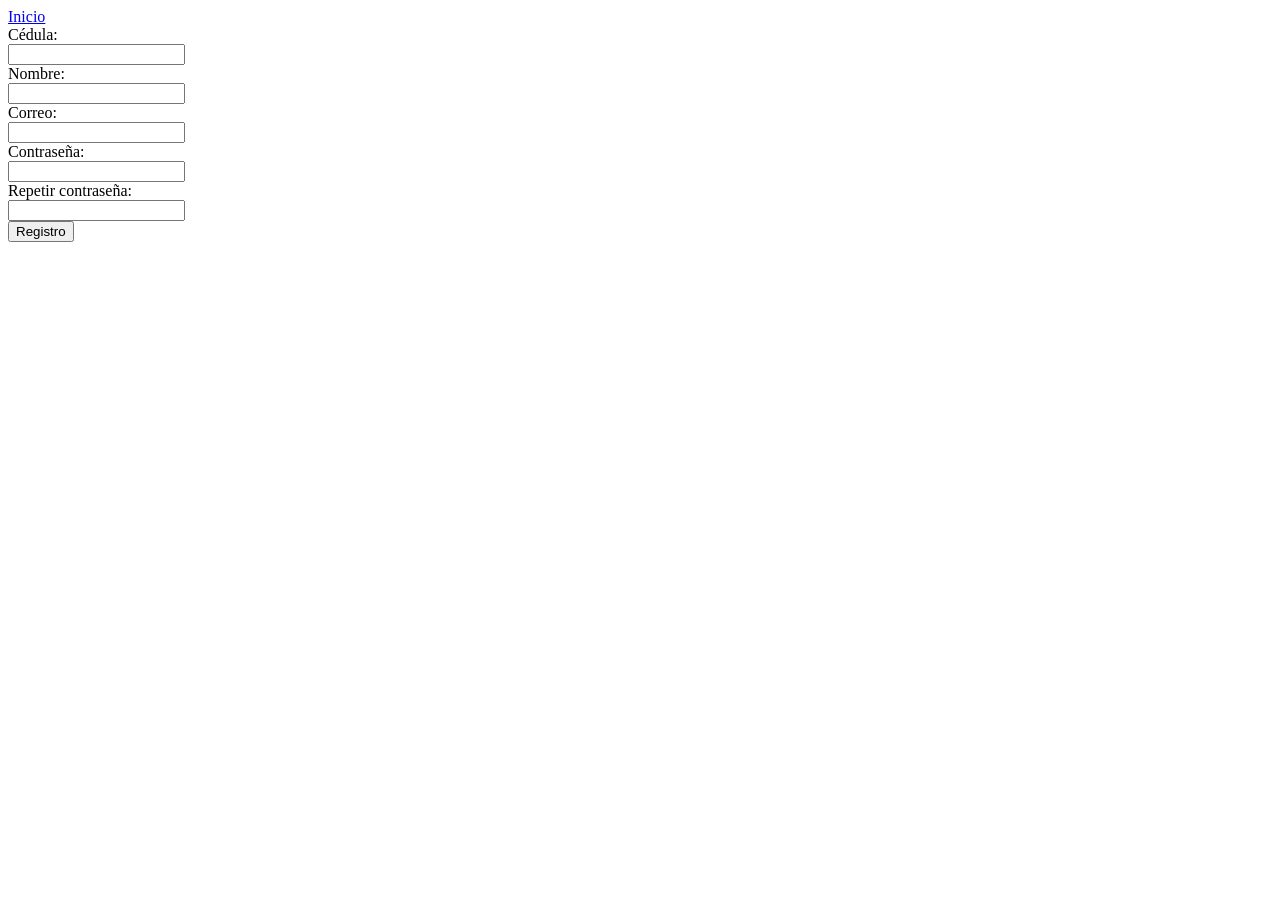
==== src/signup.html @ 821395d4 "archivos crud y reasignacion de extensiones de archivo" ====
<!doctype html>
<html lang="en">

<head>
    <meta charset="utf-8">
    <meta name="viewport" content="width=device-width, initial-scale=1">
    <title>Erick Corp - Registro</title>
    <!--<link href="https://cdn.jsdelivr.net/npm/bootstrap@5.3.8/dist/css/bootstrap.min.css" rel="stylesheet" integrity="sha384-sRIl4kxILFvY47J16cr9ZwB07vP4J8+LH7qKQnuqkuIAvNWLzeN8tE5YBujZqJLB" crossorigin="anonymous">-->
</head>

<body>
    <a aria-current="page" href="../index.php">Inicio</a>
    <form>
        <label for="dni">Cédula:</label><br>
        <input type="text" id="dni" name="dni"><br>
        <label for="name">Nombre:</label><br>
        <input type="text" id="name" name="name"><br>
        <label for="mail">Correo:</label><br>
        <input type="text" id="mail" name="mail"><br>
        <label for="pwd">Contraseña:</label><br>
        <input type="password" id="pwd" name="pwd"><br>
        <label for="pwd">Repetir contraseña:</label><br>
        <input type="password" id="pwd" name="pwd"><br>
        <input type="submit" value="Registro">
    </form>
    <!-- <script src="https://cdn.jsdelivr.net/npm/bootstrap@5.3.8/dist/js/bootstrap.bundle.min.js" integrity="sha384-FKyoEForCGlyvwx9Hj09JcYn3nv7wiPVlz7YYwJrWVcXK/BmnVDxM+D2scQbITxI" crossorigin="anonymous"></script> -->
</body>

</html>
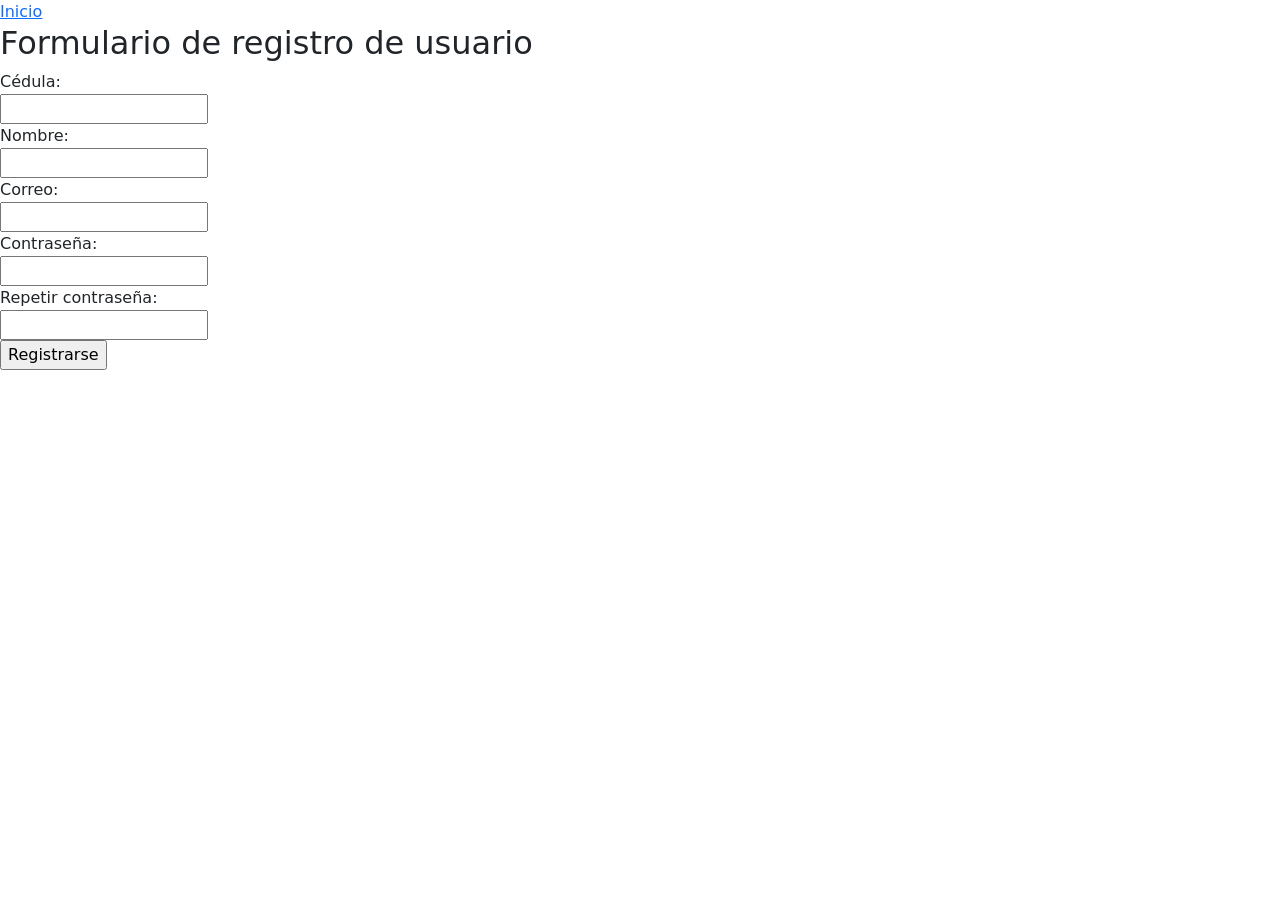
==== commit 665ce4a2: "avance del crud, funcion opcional dni validate y cambio nombres de variables" ====
--- a/src/signup.html
+++ b/src/signup.html
@@ -5,25 +5,26 @@
     <meta charset="utf-8">
     <meta name="viewport" content="width=device-width, initial-scale=1">
     <title>Erick Corp - Registro</title>
-    <!--<link href="https://cdn.jsdelivr.net/npm/bootstrap@5.3.8/dist/css/bootstrap.min.css" rel="stylesheet" integrity="sha384-sRIl4kxILFvY47J16cr9ZwB07vP4J8+LH7qKQnuqkuIAvNWLzeN8tE5YBujZqJLB" crossorigin="anonymous">-->
+    <link href="https://cdn.jsdelivr.net/npm/bootstrap@5.3.8/dist/css/bootstrap.min.css" rel="stylesheet" integrity="sha384-sRIl4kxILFvY47J16cr9ZwB07vP4J8+LH7qKQnuqkuIAvNWLzeN8tE5YBujZqJLB" crossorigin="anonymous">
 </head>
 
 <body>
-    <a aria-current="page" href="../index.php">Inicio</a>
-    <form>
+    <a aria-current="page" href="../index.html">Inicio</a><br>
+    <h2>Formulario de registro de usuario</h2>
+    <form action="/controllers/createUser.php" method="POST">
         <label for="dni">Cédula:</label><br>
         <input type="text" id="dni" name="dni"><br>
         <label for="name">Nombre:</label><br>
         <input type="text" id="name" name="name"><br>
         <label for="mail">Correo:</label><br>
-        <input type="text" id="mail" name="mail"><br>
-        <label for="pwd">Contraseña:</label><br>
-        <input type="password" id="pwd" name="pwd"><br>
-        <label for="pwd">Repetir contraseña:</label><br>
-        <input type="password" id="pwd" name="pwd"><br>
-        <input type="submit" value="Registro">
+        <input type="email" id="mail" name="mail"><br>
+        <label for="password">Contraseña:</label><br>
+        <input type="password" id="password" name="password"><br>
+        <label for="password">Repetir contraseña:</label><br>
+        <input type="password" id="password_2" name="password_2"><br>
+        <input type="submit" value="Registrarse">
     </form>
-    <!-- <script src="https://cdn.jsdelivr.net/npm/bootstrap@5.3.8/dist/js/bootstrap.bundle.min.js" integrity="sha384-FKyoEForCGlyvwx9Hj09JcYn3nv7wiPVlz7YYwJrWVcXK/BmnVDxM+D2scQbITxI" crossorigin="anonymous"></script> -->
+    <script src="https://cdn.jsdelivr.net/npm/bootstrap@5.3.8/dist/js/bootstrap.bundle.min.js" integrity="sha384-FKyoEForCGlyvwx9Hj09JcYn3nv7wiPVlz7YYwJrWVcXK/BmnVDxM+D2scQbITxI" crossorigin="anonymous"></script>
 </body>
 
 </html>
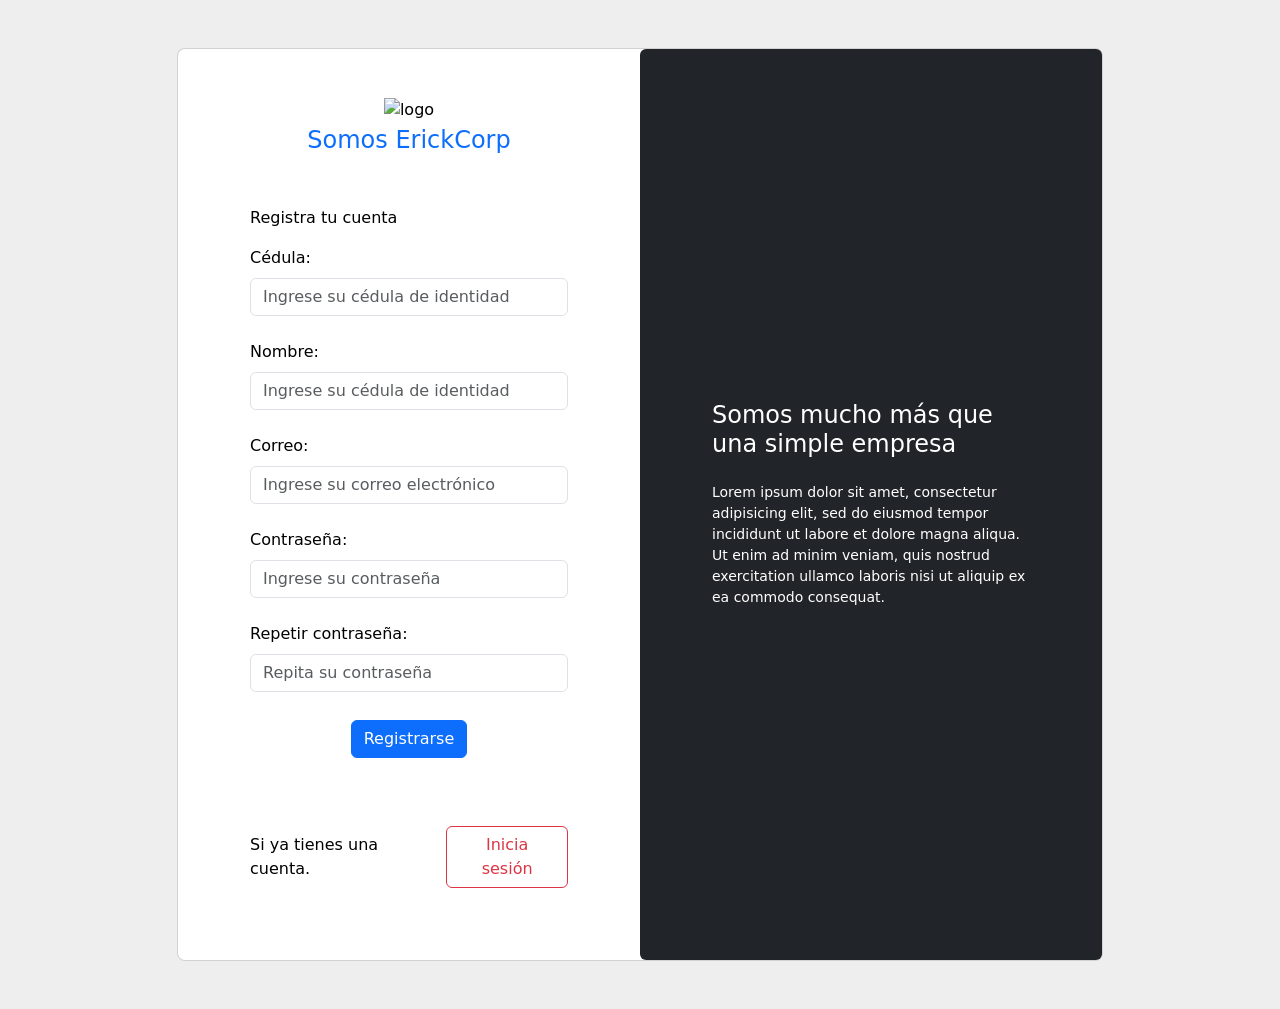
==== commit 38e048ed: "agregado de styles y completar parte del CRUD" ====
--- a/src/signup.html
+++ b/src/signup.html
@@ -6,24 +6,83 @@
     <meta name="viewport" content="width=device-width, initial-scale=1">
     <title>Erick Corp - Registro</title>
     <link href="https://cdn.jsdelivr.net/npm/bootstrap@5.3.8/dist/css/bootstrap.min.css" rel="stylesheet" integrity="sha384-sRIl4kxILFvY47J16cr9ZwB07vP4J8+LH7qKQnuqkuIAvNWLzeN8tE5YBujZqJLB" crossorigin="anonymous">
+    <link rel="stylesheet" href="assets/css/styles.css">
 </head>
 
 <body>
-    <a aria-current="page" href="../index.html">Inicio</a><br>
-    <h2>Formulario de registro de usuario</h2>
-    <form action="/controllers/createUser.php" method="POST">
-        <label for="dni">Cédula:</label><br>
-        <input type="text" id="dni" name="dni"><br>
-        <label for="name">Nombre:</label><br>
-        <input type="text" id="name" name="name"><br>
-        <label for="mail">Correo:</label><br>
-        <input type="email" id="mail" name="mail"><br>
-        <label for="password">Contraseña:</label><br>
-        <input type="password" id="password" name="password"><br>
-        <label for="password">Repetir contraseña:</label><br>
-        <input type="password" id="password_2" name="password_2"><br>
-        <input type="submit" value="Registrarse">
-    </form>
+    <section class="h-100 gradient-form" style="background-color: #eee;">
+        <div class="container py-5 h-100">
+            <div class="row d-flex justify-content-center align-items-center h-100">
+                <div class="col-xl-10">
+                    <div class="card rounded-3 text-black">
+                        <div class="row g-0">
+                            <div class="col-lg-6">
+                                <div class="card-body p-md-5 mx-md-4">
+
+                                    <div class="text-center">
+                                        <img src="https://mdbcdn.b-cdn.net/img/Photos/new-templates/bootstrap-login-form/lotus.webp"
+                                            style="width: 185px;" alt="logo">
+                                        <h4 class="mt-1 mb-5 pb-1 ">
+                                            <a class="link-offset-2 link-underline link-underline-opacity-0" href="../index.html">Somos ErickCorp</a>
+                                        </h4>
+                                    </div>
+
+                                    <form>
+                                        <p>Registra tu cuenta</p>
+
+                                        <div data-mdb-input-init class="form-outline mb-4">
+                                            <label class="form-label" for="dni">Cédula:</label>
+                                            <input type="text" id="dni" class="form-control" placeholder="Ingrese su cédula de identidad" maxlength="10" required />
+                                        </div>
+
+                                        <div data-mdb-input-init class="form-outline mb-4">
+                                            <label class="form-label" for="name">Nombre:</label>
+                                            <input type="text" id="name" class="form-control" placeholder="Ingrese su cédula de identidad" required />
+                                        </div>
+
+                                        <div data-mdb-input-init class="form-outline mb-4">
+                                            <label class="form-label" for="email">Correo:</label>
+                                            <input type="email" id="email" class="form-control" placeholder="Ingrese su correo electrónico" required />
+                                        </div>
+
+                                        <div data-mdb-input-init class="form-outline mb-4">
+                                            <label class="form-label" for="password">Contraseña:</label>
+                                            <input type="password" id="password" class="form-control" placeholder="Ingrese su contraseña" required />
+                                        </div>
+
+                                        <div data-mdb-input-init class="form-outline mb-4">
+                                            <label class="form-label" for="password">Repetir contraseña:</label>
+                                            <input type="password" id="password" class="form-control" placeholder="Repita su contraseña" required />
+                                        </div>
+
+                                        <div class="text-center pt-1 mb-5 pb-1">
+                                            <button data-mdb-button-init data-mdb-ripple-init class="btn btn-primary btn-block fa-lg gradient-custom-2 mb-3" type="button">Registrarse</button>
+                                            <!-- <a class="text-muted" href="#!">¿Has olvidado la contraseña?</a> -->
+                                        </div>
+
+                                        <div class="d-flex align-items-center justify-content-center pb-4">
+                                            <p class="mb-0 me-2">Si ya tienes una cuenta.</p>
+                                            <a type="button" data-mdb-button-init data-mdb-ripple-init class="btn btn-outline-danger" href="login.php">Inicia sesión</a>
+                                        </div>
+
+                                    </form>
+
+                                </div>
+                            </div>
+                            <div class="col-lg-6 d-flex align-items-center gradient-custom-2 bg-dark rounded">
+                                <div class="text-white px-3 py-4 p-md-5 mx-md-4">
+                                    <h4 class="mb-4">Somos mucho más que una simple empresa</h4>
+                                    <p class="small mb-0">Lorem ipsum dolor sit amet, consectetur adipisicing elit, sed do eiusmod
+                                        tempor incididunt ut labore et dolore magna aliqua. Ut enim ad minim veniam, quis nostrud
+                                        exercitation ullamco laboris nisi ut aliquip ex ea commodo consequat.</p>
+                                </div>
+                            </div>
+                        </div>
+                    </div>
+                </div>
+            </div>
+        </div>
+    </section>
     <script src="https://cdn.jsdelivr.net/npm/bootstrap@5.3.8/dist/js/bootstrap.bundle.min.js" integrity="sha384-FKyoEForCGlyvwx9Hj09JcYn3nv7wiPVlz7YYwJrWVcXK/BmnVDxM+D2scQbITxI" crossorigin="anonymous"></script>
 </body>
 
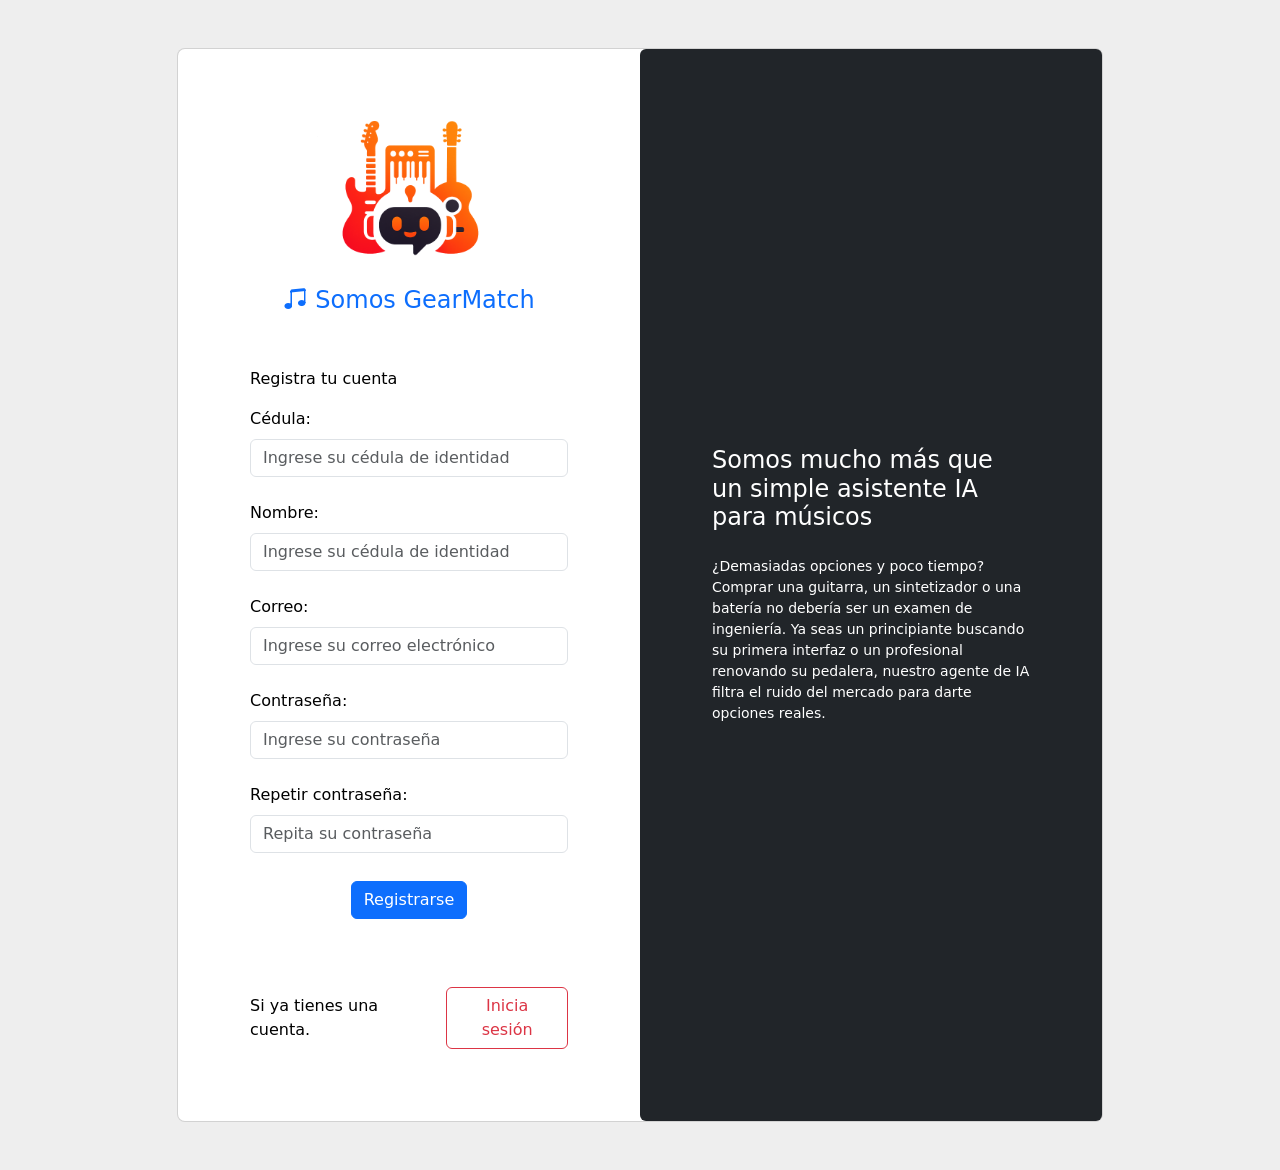
==== commit 36f4f789: "agregadop nuevo dise;o y tipo de negocio con cuasi finalizacion de crud logeo y registro" ====
--- a/src/signup.html
+++ b/src/signup.html
@@ -1,89 +1,166 @@
 <!doctype html>
 <html lang="en">
+  <head>
+    <meta charset="utf-8" />
+    <meta name="viewport" content="width=device-width, initial-scale=1" />
+    <title>Erick Corp - Registro</title>
+    <!-- Bootstrap 5 CSS -->
+    <link
+      rel="stylesheet"
+      href="https://cdn.jsdelivr.net/npm/bootstrap-icons@1.11.0/font/bootstrap-icons.css"
+    />
+    <link
+      href="https://cdn.jsdelivr.net/npm/bootstrap@5.3.8/dist/css/bootstrap.min.css"
+      rel="stylesheet"
+      integrity="sha384-sRIl4kxILFvY47J16cr9ZwB07vP4J8+LH7qKQnuqkuIAvNWLzeN8tE5YBujZqJLB"
+      crossorigin="anonymous"
+    />
+    <link rel="stylesheet" href="assets/css/styles.css" />
+  </head>
 
-<head>
-    <meta charset="utf-8">
-    <meta name="viewport" content="width=device-width, initial-scale=1">
-    <title>Erick Corp - Registro</title>
-    <link href="https://cdn.jsdelivr.net/npm/bootstrap@5.3.8/dist/css/bootstrap.min.css" rel="stylesheet" integrity="sha384-sRIl4kxILFvY47J16cr9ZwB07vP4J8+LH7qKQnuqkuIAvNWLzeN8tE5YBujZqJLB" crossorigin="anonymous">
-    <link rel="stylesheet" href="assets/css/styles.css">
-</head>
+  <body>
+    <section class="h-100 gradient-form" style="background-color: #eee">
+      <div class="container py-5 h-100">
+        <div class="row d-flex justify-content-center align-items-center h-100">
+          <div class="col-xl-10">
+            <div class="card rounded-3 text-black">
+              <div class="row g-0">
+                <div class="col-lg-6">
+                  <div class="card-body p-md-5 mx-md-4">
+                    <div class="text-center">
+                      <img
+                        src="../assets/img/logoGearMatch_OrangeT.png"
+                        style="width: 185px"
+                        alt="logo"
+                      />
+                      <h4 class="mt-1 mb-5 pb-1">
+                        <a
+                          class="link-offset-2 link-underline link-underline-opacity-0"
+                          href="../index.html"
+                          ><i class="bi bi-music-note-beamed me-2"></i>Somos
+                          GearMatch</a
+                        >
+                      </h4>
+                    </div>
 
-<body>
-    <section class="h-100 gradient-form" style="background-color: #eee;">
-        <div class="container py-5 h-100">
-            <div class="row d-flex justify-content-center align-items-center h-100">
-                <div class="col-xl-10">
-                    <div class="card rounded-3 text-black">
-                        <div class="row g-0">
-                            <div class="col-lg-6">
-                                <div class="card-body p-md-5 mx-md-4">
+                    <form action="../controllers/createUser.php" method="POST">
+                      <p>Registra tu cuenta</p>
 
-                                    <div class="text-center">
-                                        <img src="https://mdbcdn.b-cdn.net/img/Photos/new-templates/bootstrap-login-form/lotus.webp"
-                                            style="width: 185px;" alt="logo">
-                                        <h4 class="mt-1 mb-5 pb-1 ">
-                                            <a class="link-offset-2 link-underline link-underline-opacity-0" href="../index.html">Somos ErickCorp</a>
-                                        </h4>
-                                    </div>
+                      <div data-mdb-input-init class="form-outline mb-4">
+                        <label class="form-label" for="dni">Cédula:</label>
+                        <input
+                          type="text"
+                          id="dni"
+                          class="form-control"
+                          placeholder="Ingrese su cédula de identidad"
+                          maxlength="10"
+                          required
+                        />
+                      </div>
 
-                                    <form>
-                                        <p>Registra tu cuenta</p>
+                      <div data-mdb-input-init class="form-outline mb-4">
+                        <label class="form-label" for="name">Nombre:</label>
+                        <input
+                          type="text"
+                          id="name"
+                          class="form-control"
+                          placeholder="Ingrese su cédula de identidad"
+                          required
+                        />
+                      </div>
 
-                                        <div data-mdb-input-init class="form-outline mb-4">
-                                            <label class="form-label" for="dni">Cédula:</label>
-                                            <input type="text" id="dni" class="form-control" placeholder="Ingrese su cédula de identidad" maxlength="10" required />
-                                        </div>
+                      <div data-mdb-input-init class="form-outline mb-4">
+                        <label class="form-label" for="email">Correo:</label>
+                        <input
+                          type="email"
+                          id="email"
+                          class="form-control"
+                          placeholder="Ingrese su correo electrónico"
+                          required
+                        />
+                      </div>
 
-                                        <div data-mdb-input-init class="form-outline mb-4">
-                                            <label class="form-label" for="name">Nombre:</label>
-                                            <input type="text" id="name" class="form-control" placeholder="Ingrese su cédula de identidad" required />
-                                        </div>
+                      <div data-mdb-input-init class="form-outline mb-4">
+                        <label class="form-label" for="password"
+                          >Contraseña:</label
+                        >
+                        <input
+                          type="password"
+                          id="password"
+                          class="form-control"
+                          placeholder="Ingrese su contraseña"
+                          required
+                        />
+                      </div>
 
-                                        <div data-mdb-input-init class="form-outline mb-4">
-                                            <label class="form-label" for="email">Correo:</label>
-                                            <input type="email" id="email" class="form-control" placeholder="Ingrese su correo electrónico" required />
-                                        </div>
+                      <div data-mdb-input-init class="form-outline mb-4">
+                        <label class="form-label" for="password"
+                          >Repetir contraseña:</label
+                        >
+                        <input
+                          type="password"
+                          id="password"
+                          class="form-control"
+                          placeholder="Repita su contraseña"
+                          required
+                        />
+                      </div>
 
-                                        <div data-mdb-input-init class="form-outline mb-4">
-                                            <label class="form-label" for="password">Contraseña:</label>
-                                            <input type="password" id="password" class="form-control" placeholder="Ingrese su contraseña" required />
-                                        </div>
+                      <div class="text-center pt-1 mb-5 pb-1">
+                        <button
+                          data-mdb-button-init
+                          data-mdb-ripple-init
+                          class="btn btn-primary btn-block fa-lg gradient-custom-2 mb-3"
+                          type="button"
+                        >
+                          Registrarse
+                        </button>
+                        <!-- <a class="text-muted" href="#!">¿Has olvidado la contraseña?</a> -->
+                      </div>
 
-                                        <div data-mdb-input-init class="form-outline mb-4">
-                                            <label class="form-label" for="password">Repetir contraseña:</label>
-                                            <input type="password" id="password" class="form-control" placeholder="Repita su contraseña" required />
-                                        </div>
-
-                                        <div class="text-center pt-1 mb-5 pb-1">
-                                            <button data-mdb-button-init data-mdb-ripple-init class="btn btn-primary btn-block fa-lg gradient-custom-2 mb-3" type="button">Registrarse</button>
-                                            <!-- <a class="text-muted" href="#!">¿Has olvidado la contraseña?</a> -->
-                                        </div>
-
-                                        <div class="d-flex align-items-center justify-content-center pb-4">
-                                            <p class="mb-0 me-2">Si ya tienes una cuenta.</p>
-                                            <a type="button" data-mdb-button-init data-mdb-ripple-init class="btn btn-outline-danger" href="login.php">Inicia sesión</a>
-                                        </div>
-
-                                    </form>
-
-                                </div>
-                            </div>
-                            <div class="col-lg-6 d-flex align-items-center gradient-custom-2 bg-dark rounded">
-                                <div class="text-white px-3 py-4 p-md-5 mx-md-4">
-                                    <h4 class="mb-4">Somos mucho más que una simple empresa</h4>
-                                    <p class="small mb-0">Lorem ipsum dolor sit amet, consectetur adipisicing elit, sed do eiusmod
-                                        tempor incididunt ut labore et dolore magna aliqua. Ut enim ad minim veniam, quis nostrud
-                                        exercitation ullamco laboris nisi ut aliquip ex ea commodo consequat.</p>
-                                </div>
-                            </div>
-                        </div>
-                    </div>
+                      <div
+                        class="d-flex align-items-center justify-content-center pb-4"
+                      >
+                        <p class="mb-0 me-2">Si ya tienes una cuenta.</p>
+                        <a
+                          type="button"
+                          data-mdb-button-init
+                          data-mdb-ripple-init
+                          class="btn btn-outline-danger"
+                          href="sesion.html"
+                          >Inicia sesión</a
+                        >
+                      </div>
+                    </form>
+                  </div>
                 </div>
+                <div
+                  class="col-lg-6 d-flex align-items-center gradient-custom-2 bg-dark rounded"
+                >
+                  <div class="text-white px-3 py-4 p-md-5 mx-md-4">
+                    <h4 class="mb-4">
+                      Somos mucho más que un simple asistente IA para músicos
+                    </h4>
+                    <p class="small mb-0">
+                      ¿Demasiadas opciones y poco tiempo? Comprar una guitarra,
+                      un sintetizador o una batería no debería ser un examen de
+                      ingeniería. Ya seas un principiante buscando su primera
+                      interfaz o un profesional renovando su pedalera, nuestro
+                      agente de IA filtra el ruido del mercado para darte
+                      opciones reales.
+                    </p>
+                  </div>
+                </div>
+              </div>
             </div>
+          </div>
         </div>
+      </div>
     </section>
-    <script src="https://cdn.jsdelivr.net/npm/bootstrap@5.3.8/dist/js/bootstrap.bundle.min.js" integrity="sha384-FKyoEForCGlyvwx9Hj09JcYn3nv7wiPVlz7YYwJrWVcXK/BmnVDxM+D2scQbITxI" crossorigin="anonymous"></script>
-</body>
-
-</html>+    <script
+      src="https://cdn.jsdelivr.net/npm/bootstrap@5.3.8/dist/js/bootstrap.bundle.min.js"
+      integrity="sha384-FKyoEForCGlyvwx9Hj09JcYn3nv7wiPVlz7YYwJrWVcXK/BmnVDxM+D2scQbITxI"
+      crossorigin="anonymous"
+    ></script>
+  </body>
+</html>
